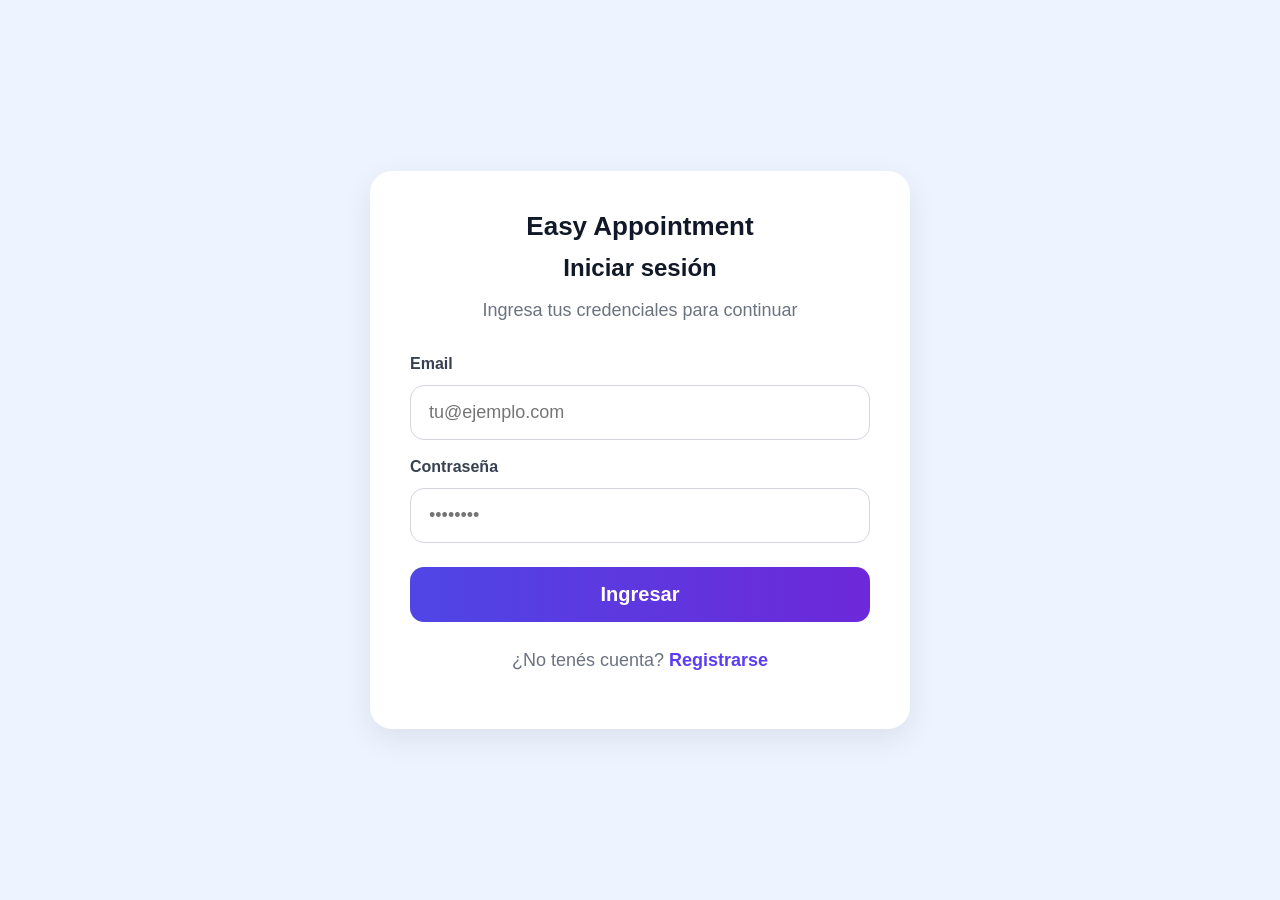
==== src/main/resources/static/home.html @ d7b30b5c "Integro servicios, roles y frontend completo" ====
<!DOCTYPE html>
<html lang="es">
<head>
    <meta charset="UTF-8">
    <meta name="viewport" content="width=device-width, initial-scale=1.0">
    <title>Easy Appointment - Cliente</title>
    <link rel="stylesheet" href="styles.css">
</head>
<body class="app-page">

    <header class="app-header">
        <div>
            <h1>Easy Appointment</h1>
            <p id="welcomeMessage"></p>
        </div>

        <button id="logoutButton" class="secondary-button">Cerrar sesión</button>
    </header>

    <main class="app-container">

        <section class="page-title-row">
            <h2>Reservar turno</h2>
            
        </section>

        <section class="app-card">
            <form id="appointmentForm" class="appointment-form">
                <div class="form-group">
                    <label for="appointmentService">Servicio</label>
                    <select id="appointmentService">
                        <option value="">Seleccione un servicio</option>
                    </select>
                </div>

                <div class="form-group">
                    <label for="appointmentProfessional">Profesional</label>
                    <select id="appointmentProfessional">
                        <option value="">Seleccione un profesional</option>
                    </select>
                </div>

                <div class="form-group">
                    <label for="appointmentDate">Fecha</label>
                    <input type="date" id="appointmentDate">
                </div>

                <div class="form-group">
                    <label for="appointmentTime">Hora</label>
                    <input type="time" id="appointmentTime">
                </div>

                <p id="appointmentMessage" class="form-message"></p>

                <button type="submit" class="primary-button">Reservar turno</button>
            </form>
        </section>

        <section class="page-title-row">
            <h2>Mis turnos</h2>
        </section>

        <section class="app-card">
            <p id="appointmentsMessage" class="form-message"></p>
            <ul id="appointmentsList" class="appointments-list"></ul>
        </section>

    </main>

    <script src="client.js"></script>
</body>
</html>
---- src/main/resources/static/styles.css ----
* {
    box-sizing: border-box;
}

body {
    margin: 0;
    font-family: Arial, sans-serif;
    color: #111827;
}

/* =========================
   LOGIN / REGISTER
========================= */

.auth-page {
    min-height: 100vh;
    background-color: #eef4ff;
    display: flex;
    justify-content: center;
    align-items: center;
    padding: 24px;
}

.auth-container {
    width: 100%;
    max-width: 540px;
}

.auth-card {
    background-color: #ffffff;
    border-radius: 22px;
    padding: 40px;
    box-shadow: 0 10px 30px rgba(0, 0, 0, 0.08);
}

.brand-title {
    text-align: center;
    margin-top: 0;
    margin-bottom: 16px;
    font-size: 34px;
    font-weight: 700;
}

.auth-card h1,
.auth-card h2 {
    text-align: center;
    margin-top: 0;
    margin-bottom: 12px;
}

.auth-card h1 {
    font-size: 26px;
}

.auth-card h2 {
    font-size: 24px;
}

.auth-subtitle {
    text-align: center;
    color: #6b7280;
    font-size: 18px;
    margin-bottom: 28px;
}

.auth-form {
    display: flex;
    flex-direction: column;
    gap: 12px;
}

.auth-form label {
    font-size: 16px;
    font-weight: 700;
    color: #374151;
    margin-top: 6px;
}

.auth-form input {
    width: 100%;
    padding: 16px 18px;
    border: 1px solid #d1d5db;
    border-radius: 14px;
    font-size: 18px;
    background-color: #fff;
    outline: none;
    transition: all 0.2s ease;
}

.auth-form input:focus {
    border-color: #6d4cff;
    box-shadow: 0 0 0 3px rgba(109, 76, 255, 0.15);
}

.primary-button {
    width: 100%;
    margin-top: 12px;
    padding: 16px;
    border: none;
    border-radius: 14px;
    background: linear-gradient(90deg, #4f46e5, #6d28d9);
    color: white;
    font-size: 20px;
    font-weight: 700;
    cursor: pointer;
    transition: opacity 0.2s ease;
}

.primary-button:hover {
    opacity: 0.92;
}

.auth-link {
    text-align: center;
    margin-top: 28px;
    color: #6b7280;
    font-size: 18px;
}

.auth-link a {
    color: #5b3df5;
    font-weight: 700;
    text-decoration: none;
}

.auth-link a:hover {
    text-decoration: underline;
}

.auth-message {
    display: none;
    margin-top: 8px;
    padding: 14px 16px;
    border-radius: 12px;
    font-size: 16px;
    line-height: 1.4;
}

.auth-message.error {
    display: block;
    background-color: #fef2f2;
    border: 1px solid #fecaca;
    color: #dc2626;
}

.auth-message.success {
    display: block;
    background-color: #f0fdf4;
    border: 1px solid #bbf7d0;
    color: #16a34a;
}

/* =========================
   CLIENT HOME
========================= */

.app-page {
    min-height: 100vh;
    background: linear-gradient(135deg, #eef4ff, #fff1fb);
}

.app-header {
    display: flex;
    justify-content: space-between;
    align-items: center;
    padding: 28px 42px;
    background-color: #ffffff;
    border-bottom: 1px solid #e5e7eb;
}

.app-header h1 {
    margin: 0;
    font-size: 32px;
}

.app-header p {
    margin: 8px 0 0;
    color: #4b5563;
    font-size: 16px;
}

.app-container {
    width: 92%;
    max-width: 980px;
    margin: 32px auto;
}

.page-title-row {
    display: flex;
    justify-content: space-between;
    align-items: center;
    margin-bottom: 14px;
}

.page-title-row h2 {
    margin: 0;
    font-size: 26px;
}

.app-card {
    background-color: #ffffff;
    border-radius: 18px;
    padding: 28px;
    margin-bottom: 32px;
    box-shadow: 0 10px 28px rgba(15, 23, 42, 0.08);
}

.appointment-form {
    display: flex;
    flex-direction: column;
    gap: 18px;
}

.form-group {
    display: flex;
    flex-direction: column;
    gap: 8px;
}

.form-group label {
    font-weight: 700;
    color: #374151;
}

.form-group input,
.form-group select {
    width: 100%;
    padding: 14px 16px;
    border: 1px solid #d1d5db;
    border-radius: 12px;
    font-size: 16px;
    background-color: #ffffff;
    outline: none;
}

.form-group input:focus,
.form-group select:focus {
    border-color: #a855f7;
    box-shadow: 0 0 0 3px rgba(168, 85, 247, 0.16);
}

.primary-small-button {
    padding: 10px 18px;
    border: none;
    border-radius: 10px;
    background: linear-gradient(90deg, #7c3aed, #a21caf);
    color: white;
    font-weight: 700;
    cursor: pointer;
}

.secondary-button {
    padding: 10px 16px;
    border: none;
    border-radius: 10px;
    background-color: #f3f4f6;
    color: #374151;
    font-weight: 700;
    cursor: pointer;
}

.secondary-button:hover,
.primary-small-button:hover {
    opacity: 0.9;
}

.form-message {
    margin: 0;
    font-size: 15px;
}

.appointments-list {
    list-style: none;
    padding: 0;
    margin: 0;
}

.appointments-list li {
    display: flex;
    justify-content: space-between;
    align-items: center;
    gap: 16px;
    background-color: #f9fafb;
    border: 1px solid #e5e7eb;
    border-radius: 14px;
    padding: 18px;
    margin-bottom: 14px;
    font-size: 16px;
}

.appointments-list button {
    padding: 8px 14px;
    border: none;
    border-radius: 10px;
    background-color: #fee2e2;
    color: #dc2626;
    font-weight: 700;
    cursor: pointer;
}

.appointments-list button:hover {
    background-color: #fecaca;
}


/* =========================
   ADMIN PANEL
========================= */

.admin-form {
    margin-bottom: 18px;
}

.form-row {
    display: flex;
    gap: 12px;
    align-items: center;
    flex-wrap: wrap;
}

.form-row input {
    flex: 1;
    min-width: 180px;
    padding: 13px 15px;
    border: 1px solid #d1d5db;
    border-radius: 12px;
    font-size: 16px;
    outline: none;
}

.form-row input:focus {
    border-color: #a855f7;
    box-shadow: 0 0 0 3px rgba(168, 85, 247, 0.16);
}

.professionals-list {
    list-style: none;
    padding: 0;
    margin: 20px 0 0;
}

.professionals-list li {
    display: flex;
    justify-content: space-between;
    align-items: center;
    background-color: #f9fafb;
    border: 1px solid #e5e7eb;
    border-radius: 14px;
    padding: 14px 18px;
    margin-bottom: 12px;
    font-size: 16px;
}

.professionals-list button {
    border: none;
    border-radius: 10px;
    padding: 8px 14px;
    background-color: #fee2e2;
    color: #dc2626;
    font-weight: 700;
    cursor: pointer;
}

.professionals-list button:hover {
    background-color: #fecaca;
}

.table-wrapper {
    width: 100%;
    overflow-x: auto;
    margin-top: 18px;
}

.appointments-table {
    width: 100%;
    border-collapse: collapse;
    background-color: white;
    border-radius: 14px;
    overflow: hidden;
}

.appointments-table th,
.appointments-table td {
    padding: 14px 16px;
    text-align: left;
    border-bottom: 1px solid #e5e7eb;
}

.appointments-table th {
    background-color: #f9fafb;
    color: #374151;
    font-size: 14px;
    text-transform: uppercase;
}

.appointments-table td {
    font-size: 15px;
}

.appointments-table tr:hover {
    background-color: #f9fafb;
}

.appointments-table button {
    border: none;
    border-radius: 10px;
    padding: 8px 14px;
    background-color: #fee2e2;
    color: #dc2626;
    font-weight: 700;
    cursor: pointer;
}

.appointments-table button:hover {
    background-color: #fecaca;
}


.appointment-item {
    align-items: flex-start;
}

.appointment-info {
    display: flex;
    flex-direction: column;
    gap: 6px;
}

.appointment-info p {
    margin: 0;
    color: #374151;
}

.status {
    display: inline-block;
    padding: 4px 10px;
    border-radius: 999px;
    font-size: 13px;
    font-weight: 700;
}

.status.active {
    background-color: #dcfce7;
    color: #16a34a;
}

.status.cancelled {
    background-color: #fee2e2;
    color: #dc2626;
}

.status.finished {
    background-color: #e0e7ff;
    color: #4338ca;
}
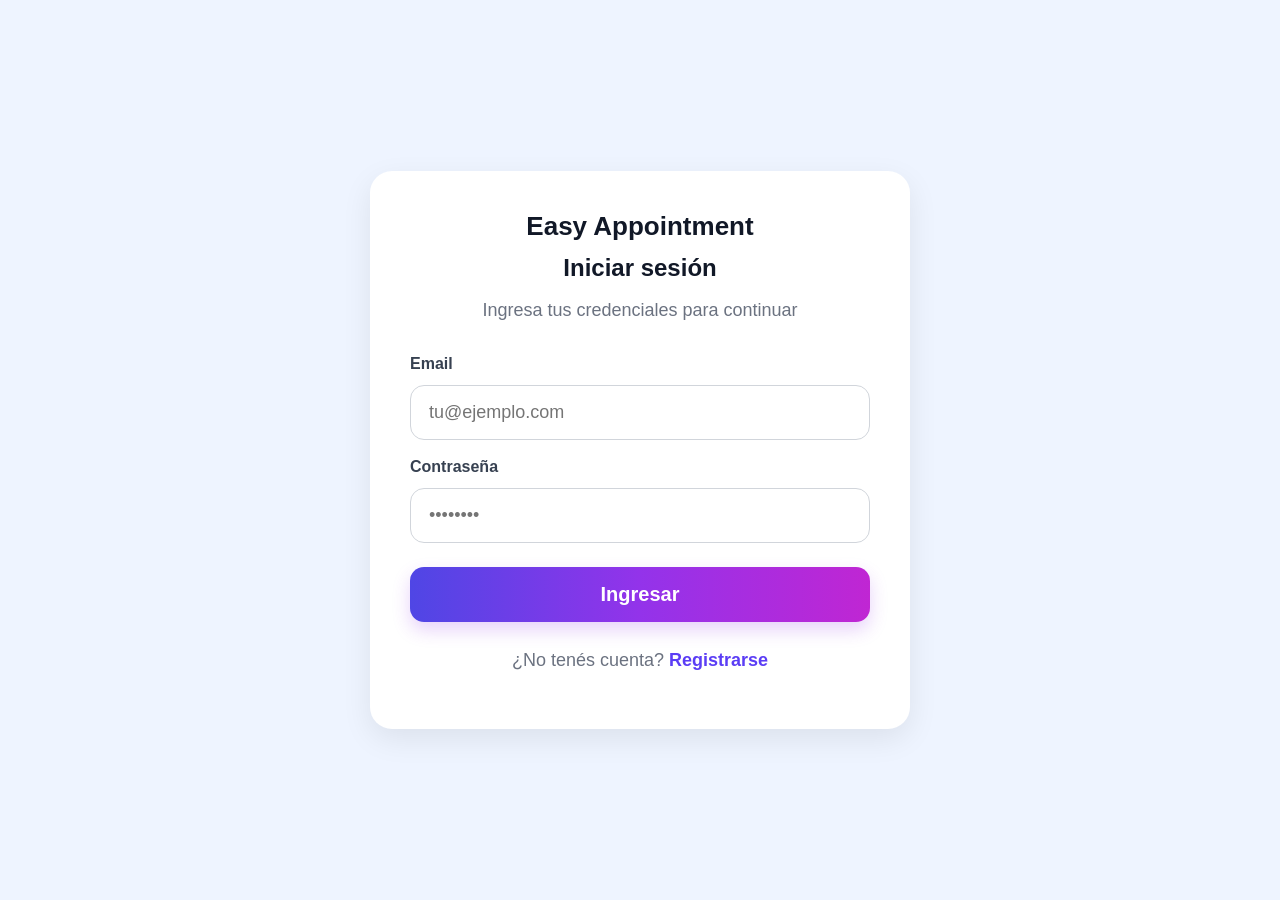
==== commit e425353b: "Mejoro diseño, validaciones y panel administrador" ====
--- a/src/main/resources/static/home.html
+++ b/src/main/resources/static/home.html
@@ -21,7 +21,6 @@
 
         <section class="page-title-row">
             <h2>Reservar turno</h2>
-            
         </section>
 
         <section class="app-card">
@@ -56,8 +55,17 @@
             </form>
         </section>
 
-        <section class="page-title-row">
+        <section class="page-title-row client-appointments-header">
             <h2>Mis turnos</h2>
+
+            <div class="filter-group">
+                <label for="clientAppointmentStatusFilter">Filtrar por estado</label>
+                <select id="clientAppointmentStatusFilter">
+                    <option value="ALL">Todos</option>
+                    <option value="ACTIVE">Activos</option>
+                    <option value="CANCELLED">Cancelados</option>
+                </select>
+            </div>
         </section>
 
         <section class="app-card">
--- a/src/main/resources/static/styles.css
+++ b/src/main/resources/static/styles.css
@@ -452,4 +452,864 @@
 .status.finished {
     background-color: #e0e7ff;
     color: #4338ca;
+}
+
+/* =========================
+   ICON BUTTONS / TOOLTIPS
+========================= */
+
+.icon-action-button {
+    position: relative;
+    width: 38px;
+    height: 38px;
+    border: none;
+    border-radius: 12px;
+    display: inline-flex;
+    justify-content: center;
+    align-items: center;
+    cursor: pointer;
+    font-size: 17px;
+    transition: transform 0.2s ease, background-color 0.2s ease, box-shadow 0.2s ease;
+}
+
+.danger-icon-button {
+    background-color: #fee2e2;
+    color: #dc2626;
+}
+
+.danger-icon-button:hover {
+    background-color: #fecaca;
+    transform: translateY(-2px);
+    box-shadow: 0 8px 18px rgba(220, 38, 38, 0.18);
+}
+
+.icon-action-button::after {
+    content: attr(data-tooltip);
+    position: absolute;
+    bottom: 120%;
+    right: 50%;
+    transform: translateX(50%) translateY(4px);
+    background-color: #111827;
+    color: #ffffff;
+    padding: 6px 10px;
+    border-radius: 8px;
+    font-size: 12px;
+    font-weight: 700;
+    white-space: nowrap;
+    opacity: 0;
+    pointer-events: none;
+    transition: opacity 0.2s ease, transform 0.2s ease;
+    z-index: 10;
+}
+
+.icon-action-button::before {
+    content: "";
+    position: absolute;
+    bottom: 105%;
+    right: 50%;
+    transform: translateX(50%);
+    border-width: 5px;
+    border-style: solid;
+    border-color: #111827 transparent transparent transparent;
+    opacity: 0;
+    transition: opacity 0.2s ease;
+    z-index: 10;
+}
+
+.icon-action-button:hover::after,
+.icon-action-button:hover::before {
+    opacity: 1;
+}
+
+.icon-action-button:hover::after {
+    transform: translateX(50%) translateY(0);
+}
+
+
+/* =========================
+   VISUAL UPGRADE
+========================= */
+
+.app-page {
+    background:
+        radial-gradient(circle at top left, rgba(124, 58, 237, 0.10), transparent 28%),
+        radial-gradient(circle at top right, rgba(236, 72, 153, 0.10), transparent 30%),
+        linear-gradient(135deg, #eef4ff, #fff1fb);
+}
+
+.app-header {
+    position: sticky;
+    top: 0;
+    z-index: 20;
+    background-color: rgba(255, 255, 255, 0.92);
+    backdrop-filter: blur(10px);
+    box-shadow: 0 4px 18px rgba(15, 23, 42, 0.06);
+}
+
+.app-header h1 {
+    letter-spacing: -0.5px;
+}
+
+.app-container {
+    animation: fadeInUp 0.35s ease;
+}
+
+.page-title-row h2 {
+    position: relative;
+    padding-left: 16px;
+}
+
+.page-title-row h2::before {
+    content: "";
+    position: absolute;
+    left: 0;
+    top: 4px;
+    width: 5px;
+    height: 28px;
+    border-radius: 999px;
+    background: linear-gradient(180deg, #7c3aed, #ec4899);
+}
+
+.app-card {
+    border: 1px solid rgba(226, 232, 240, 0.9);
+    transition: transform 0.2s ease, box-shadow 0.2s ease;
+}
+
+.app-card:hover {
+    transform: translateY(-2px);
+    box-shadow: 0 14px 34px rgba(15, 23, 42, 0.10);
+}
+
+.primary-button,
+.primary-small-button {
+    background: linear-gradient(90deg, #4f46e5, #9333ea, #c026d3);
+    box-shadow: 0 8px 18px rgba(147, 51, 234, 0.22);
+    transition: transform 0.2s ease, box-shadow 0.2s ease, opacity 0.2s ease;
+}
+
+.primary-button:hover,
+.primary-small-button:hover {
+    transform: translateY(-2px);
+    box-shadow: 0 12px 26px rgba(147, 51, 234, 0.28);
+    opacity: 0.96;
+}
+
+.secondary-button {
+    transition: transform 0.2s ease, background-color 0.2s ease;
+}
+
+.secondary-button:hover {
+    transform: translateY(-1px);
+    background-color: #e5e7eb;
+}
+
+.professionals-list li,
+.appointments-list li {
+    transition: transform 0.2s ease, border-color 0.2s ease, box-shadow 0.2s ease;
+}
+
+.professionals-list li:hover,
+.appointments-list li:hover {
+    transform: translateX(4px);
+    border-color: rgba(168, 85, 247, 0.35);
+    box-shadow: 0 8px 20px rgba(15, 23, 42, 0.06);
+}
+
+.form-row input,
+.form-group input,
+.form-group select {
+    transition: border-color 0.2s ease, box-shadow 0.2s ease, transform 0.2s ease;
+}
+
+.form-row input:focus,
+.form-group input:focus,
+.form-group select:focus {
+    transform: translateY(-1px);
+}
+
+.appointments-table {
+    box-shadow: 0 8px 22px rgba(15, 23, 42, 0.04);
+}
+
+.appointments-table th {
+    letter-spacing: 0.4px;
+}
+
+.appointments-table tr {
+    transition: background-color 0.2s ease;
+}
+
+.status {
+    letter-spacing: 0.3px;
+}
+
+@keyframes fadeInUp {
+    from {
+        opacity: 0;
+        transform: translateY(12px);
+    }
+
+    to {
+        opacity: 1;
+        transform: translateY(0);
+    }
+}
+
+
+/* =========================
+   FORM MESSAGES
+========================= */
+
+.form-message {
+    display: none;
+    margin-top: 4px;
+    padding: 14px 16px;
+    border-radius: 12px;
+    font-size: 15px;
+    font-weight: 600;
+}
+
+.form-message.success {
+    display: block;
+    background-color: #f0fdf4;
+    border: 1px solid #bbf7d0;
+    color: #16a34a;
+}
+
+.form-message.error {
+    display: block;
+    background-color: #fef2f2;
+    border: 1px solid #fecaca;
+    color: #dc2626;
+}
+
+.form-message.info {
+    display: block;
+    background-color: #eff6ff;
+    border: 1px solid #bfdbfe;
+    color: #2563eb;
+}
+
+
+/* =========================
+   COMPACT APPOINTMENT CARDS
+========================= */
+
+.appointments-list {
+    display: grid;
+    grid-template-columns: repeat(auto-fit, minmax(340px, 1fr));
+    gap: 14px;
+}
+
+.appointments-list li {
+    margin-bottom: 0;
+    padding: 16px 18px;
+    min-height: auto;
+}
+
+.appointment-info {
+    gap: 4px;
+}
+
+.appointment-info p {
+    line-height: 1.35;
+}
+/* =========================
+   ADMIN TABLE POLISH
+========================= */
+
+.appointments-table {
+    min-width: 920px;
+}
+
+.appointments-table th,
+.appointments-table td {
+    white-space: nowrap;
+    vertical-align: middle;
+}
+
+.appointments-table th:nth-child(1),
+.appointments-table td:nth-child(1) {
+    min-width: 115px;
+}
+
+.appointments-table th:nth-child(2),
+.appointments-table td:nth-child(2) {
+    min-width: 85px;
+}
+
+.appointments-table th:nth-child(4),
+.appointments-table td:nth-child(4),
+.appointments-table th:nth-child(5),
+.appointments-table td:nth-child(5) {
+    min-width: 150px;
+}
+
+/* =========================
+   ADMIN DASHBOARD COUNTERS
+========================= */
+
+.dashboard-grid {
+    display: grid;
+    grid-template-columns: repeat(auto-fit, minmax(180px, 1fr));
+    gap: 18px;
+    margin-bottom: 34px;
+}
+
+.dashboard-card {
+    background-color: #ffffff;
+    border: 1px solid rgba(226, 232, 240, 0.9);
+    border-radius: 18px;
+    padding: 22px;
+    box-shadow: 0 10px 28px rgba(15, 23, 42, 0.07);
+    transition: transform 0.2s ease, box-shadow 0.2s ease;
+}
+
+.dashboard-card:hover {
+    transform: translateY(-3px);
+    box-shadow: 0 14px 34px rgba(15, 23, 42, 0.10);
+}
+
+.dashboard-label {
+    display: block;
+    color: #6b7280;
+    font-weight: 700;
+    margin-bottom: 10px;
+}
+
+.dashboard-number {
+    display: block;
+    font-size: 34px;
+    color: #111827;
+}
+
+/* =========================
+   ADMIN AGENDA FILTER
+========================= */
+
+.agenda-header-row {
+    gap: 18px;
+}
+
+.filter-group {
+    display: flex;
+    align-items: center;
+    gap: 10px;
+}
+
+.filter-group label {
+    color: #374151;
+    font-weight: 700;
+}
+
+.filter-group select {
+    padding: 10px 14px;
+    border: 1px solid #d1d5db;
+    border-radius: 12px;
+    background-color: #ffffff;
+    font-size: 15px;
+    outline: none;
+}
+
+.filter-group select:focus {
+    border-color: #a855f7;
+    box-shadow: 0 0 0 3px rgba(168, 85, 247, 0.16);
+}
+
+@media (max-width: 700px) {
+    .agenda-header-row {
+        flex-direction: column;
+        align-items: flex-start;
+    }
+
+    .filter-group {
+        width: 100%;
+        flex-direction: column;
+        align-items: flex-start;
+    }
+
+    .filter-group select {
+        width: 100%;
+    }
+}
+
+/* =========================
+   ADMIN RESTRUCTURE
+========================= */
+
+.admin-page .app-container,
+.admin-container {
+    max-width: 1280px;
+}
+
+.admin-header {
+    background:
+        radial-gradient(circle at top left, rgba(124, 58, 237, 0.14), transparent 32%),
+        radial-gradient(circle at top right, rgba(236, 72, 153, 0.12), transparent 34%),
+        rgba(255, 255, 255, 0.94);
+}
+
+.admin-header-content {
+    display: flex;
+    flex-direction: column;
+    gap: 4px;
+}
+
+.admin-eyebrow {
+    width: fit-content;
+    padding: 6px 12px;
+    border-radius: 999px;
+    background-color: #f3e8ff;
+    color: #7c3aed;
+    font-size: 13px;
+    font-weight: 800;
+}
+
+.admin-header-subtitle {
+    margin: 4px 0 0;
+    color: #6b7280;
+    font-size: 15px;
+}
+
+.admin-tabs {
+    display: grid;
+    grid-template-columns: repeat(3, 1fr);
+    gap: 18px;
+    margin-bottom: 28px;
+}
+
+.admin-section-tab {
+    padding: 18px 20px;
+    border: 1px solid rgba(226, 232, 240, 0.95);
+    border-radius: 18px;
+    background-color: #ffffff;
+    color: #374151;
+    font-size: 17px;
+    font-weight: 800;
+    cursor: pointer;
+    box-shadow: 0 10px 26px rgba(15, 23, 42, 0.06);
+    transition: transform 0.2s ease, box-shadow 0.2s ease, border-color 0.2s ease, color 0.2s ease;
+}
+
+.admin-section-tab:hover {
+    transform: translateY(-2px);
+    border-color: rgba(168, 85, 247, 0.45);
+    box-shadow: 0 14px 34px rgba(15, 23, 42, 0.10);
+}
+
+.admin-section-tab.active {
+    color: #ffffff;
+    border-color: transparent;
+    background: linear-gradient(90deg, #4f46e5, #9333ea, #c026d3);
+    box-shadow: 0 14px 30px rgba(147, 51, 234, 0.24);
+}
+
+.admin-section-panel {
+    display: none;
+    animation: fadeInUp 0.25s ease;
+}
+
+.admin-section-panel.active {
+    display: block;
+}
+
+.agenda-card {
+    padding: 22px;
+}
+
+.agenda-card .table-wrapper {
+    overflow-x: visible;
+}
+
+.appointments-table {
+    width: 100%;
+    min-width: 0;
+    table-layout: auto;
+}
+
+.appointments-table th,
+.appointments-table td {
+    padding: 12px 14px;
+    white-space: nowrap;
+}
+
+.appointments-table th:nth-child(1),
+.appointments-table td:nth-child(1) {
+    width: 110px;
+}
+
+.appointments-table th:nth-child(2),
+.appointments-table td:nth-child(2) {
+    width: 80px;
+}
+
+.appointments-table th:nth-child(6),
+.appointments-table td:nth-child(6) {
+    width: 120px;
+}
+
+.appointments-table th:nth-child(7),
+.appointments-table td:nth-child(7) {
+    width: 110px;
+}
+
+@media (max-width: 900px) {
+    .admin-tabs {
+        grid-template-columns: 1fr;
+    }
+
+    .agenda-card .table-wrapper {
+        overflow-x: auto;
+    }
+
+    .appointments-table {
+        min-width: 820px;
+    }
+}
+
+/* =========================
+   TEXT POLISH - ADMIN LISTS & TABLE
+========================= */
+
+.professionals-list li span {
+    font-size: 15px;
+    font-weight: 700;
+    color: #1f2937;
+    letter-spacing: 0.1px;
+}
+
+.appointments-table th {
+    font-size: 13px;
+    font-weight: 900;
+    color: #374151;
+    text-transform: uppercase;
+    letter-spacing: 0.5px;
+}
+
+.appointments-table td {
+    font-size: 14px;
+    font-weight: 600;
+    color: #1f2937;
+}
+
+.appointments-table tbody tr:hover {
+    background-color: #faf5ff;
+}
+
+.appointments-table td:nth-child(3),
+.appointments-table td:nth-child(4),
+.appointments-table td:nth-child(5) {
+    font-weight: 700;
+}
+
+.appointments-table td:nth-child(1),
+.appointments-table td:nth-child(2) {
+    color: #4b5563;
+    font-weight: 800;
+}
+
+.app-card {
+    color: #111827;
+}
+
+/* =========================
+   LOGOUT BUTTON
+========================= */
+
+.app-header .secondary-button {
+    border: none;
+    border-radius: 16px;
+    padding: 14px 22px;
+    background: linear-gradient(90deg, #f3f4f6, #ffffff);
+    color: #374151;
+    font-weight: 900;
+    box-shadow: 0 8px 20px rgba(15, 23, 42, 0.08);
+    transition: transform 0.2s ease, box-shadow 0.2s ease, background 0.2s ease, color 0.2s ease;
+}
+
+.app-header .secondary-button:hover {
+    transform: translateY(-2px);
+    color: #ffffff;
+    background: linear-gradient(90deg, #ef4444, #dc2626);
+    box-shadow: 0 12px 26px rgba(220, 38, 38, 0.22);
+}
+
+/* =========================
+   CLIENT APPOINTMENTS POLISH
+========================= */
+
+.client-appointments-header {
+    gap: 18px;
+}
+
+.appointments-list {
+    display: grid;
+    grid-template-columns: repeat(auto-fit, minmax(360px, 1fr));
+    gap: 16px;
+}
+
+.appointments-list li {
+    margin-bottom: 0;
+    padding: 18px 20px;
+    min-height: auto;
+    align-items: center;
+}
+
+.appointment-info p {
+    margin: 3px 0;
+    font-size: 15px;
+    color: #374151;
+}
+
+.appointment-info strong {
+    color: #1f2937;
+    font-weight: 900;
+}
+
+.appointment-item button {
+    border: none;
+    border-radius: 12px;
+    padding: 10px 16px;
+    background-color: #fee2e2;
+    color: #dc2626;
+    font-weight: 900;
+    cursor: pointer;
+    transition: transform 0.2s ease, box-shadow 0.2s ease, background-color 0.2s ease;
+}
+
+.appointment-item button:hover {
+    transform: translateY(-2px);
+    background-color: #fecaca;
+    box-shadow: 0 8px 18px rgba(220, 38, 38, 0.18);
+}
+
+/* =========================
+   CLIENT APPOINTMENT CARDS
+========================= */
+
+.client-appointments-header {
+    display: flex;
+    justify-content: space-between;
+    align-items: center;
+    gap: 16px;
+}
+
+.appointments-list {
+    list-style: none;
+    padding: 0;
+    margin: 0;
+    display: grid;
+    grid-template-columns: repeat(auto-fit, minmax(320px, 1fr));
+    gap: 18px;
+}
+
+.appointment-item {
+    display: flex;
+    flex-direction: column;
+    justify-content: space-between;
+    gap: 16px;
+    padding: 20px;
+    border-radius: 18px;
+    background:
+        linear-gradient(180deg, #ffffff, #f9fafb);
+    border: 1px solid rgba(209, 213, 219, 0.9);
+    box-shadow: 0 8px 22px rgba(15, 23, 42, 0.05);
+    transition: transform 0.2s ease, box-shadow 0.2s ease, border-color 0.2s ease;
+}
+
+.appointment-item:hover {
+    transform: translateY(-3px);
+    border-color: rgba(168, 85, 247, 0.35);
+    box-shadow: 0 14px 30px rgba(15, 23, 42, 0.10);
+}
+
+.appointment-info {
+    width: 100%;
+}
+
+.appointment-card-header {
+    display: flex;
+    justify-content: space-between;
+    align-items: flex-start;
+    gap: 14px;
+    margin-bottom: 16px;
+}
+
+.appointment-service-name {
+    display: block;
+    color: #111827;
+    font-size: 17px;
+    font-weight: 900;
+}
+
+.appointment-professional-name {
+    margin: 5px 0 0;
+    color: #6b7280;
+    font-size: 14px;
+    font-weight: 700;
+}
+
+.appointment-details-grid {
+    display: grid;
+    grid-template-columns: repeat(2, 1fr);
+    gap: 12px;
+}
+
+.appointment-detail {
+    padding: 12px;
+    border-radius: 14px;
+    background-color: #ffffff;
+    border: 1px solid #e5e7eb;
+}
+
+.appointment-detail span {
+    display: block;
+    margin-bottom: 4px;
+    color: #6b7280;
+    font-size: 12px;
+    font-weight: 800;
+    text-transform: uppercase;
+    letter-spacing: 0.4px;
+}
+
+.appointment-detail strong {
+    color: #111827;
+    font-size: 15px;
+    font-weight: 900;
+}
+
+.appointment-actions {
+    display: flex;
+    justify-content: flex-end;
+}
+
+.cancel-appointment-button {
+    border: none;
+    border-radius: 12px;
+    padding: 10px 16px;
+    background-color: #fee2e2;
+    color: #dc2626;
+    font-weight: 900;
+    cursor: pointer;
+    transition: transform 0.2s ease, box-shadow 0.2s ease, background-color 0.2s ease;
+}
+
+.cancel-appointment-button:hover {
+    transform: translateY(-2px);
+    background-color: #fecaca;
+    box-shadow: 0 8px 18px rgba(220, 38, 38, 0.18);
+}
+
+.empty-appointments {
+    grid-column: 1 / -1;
+    padding: 28px;
+    border-radius: 18px;
+    background-color: #ffffff;
+    border: 1px dashed #c4b5fd;
+    text-align: center;
+    color: #6b7280;
+}
+
+.empty-appointments strong {
+    display: block;
+    margin-bottom: 6px;
+    color: #111827;
+    font-size: 18px;
+}
+
+.empty-appointments span {
+    font-size: 14px;
+    font-weight: 600;
+}
+
+@media (max-width: 700px) {
+    .client-appointments-header {
+        flex-direction: column;
+        align-items: flex-start;
+    }
+
+    .appointments-list {
+        grid-template-columns: 1fr;
+    }
+
+    .appointment-card-header {
+        flex-direction: column;
+    }
+
+    .appointment-details-grid {
+        grid-template-columns: 1fr;
+    }
+
+    .appointment-actions {
+        justify-content: stretch;
+    }
+
+    .cancel-appointment-button {
+        width: 100%;
+    }
+}
+
+/* =========================
+   EMPTY APPOINTMENTS STATE
+========================= */
+
+.appointments-list .empty-appointments {
+    grid-column: 1 / -1;
+    display: flex;
+    flex-direction: column;
+    align-items: center;
+    justify-content: center;
+
+    min-height: 170px;
+    padding: 32px 24px;
+    border-radius: 20px;
+
+    background:
+        linear-gradient(180deg, #ffffff, #faf5ff);
+    border: 1px dashed #c4b5fd;
+    box-shadow: 0 8px 22px rgba(15, 23, 42, 0.05);
+
+    text-align: center;
+}
+
+.empty-icon {
+    width: 46px;
+    height: 46px;
+    margin-bottom: 12px;
+
+    display: flex;
+    align-items: center;
+    justify-content: center;
+
+    border-radius: 999px;
+    background-color: #f3e8ff;
+    font-size: 22px;
+}
+
+.appointments-list .empty-appointments strong {
+    display: block;
+    margin-bottom: 6px;
+    color: #111827;
+    font-size: 18px;
+    font-weight: 900;
+}
+
+.appointments-list .empty-appointments span {
+    display: block;
+    max-width: 420px;
+    color: #6b7280;
+    font-size: 14px;
+    font-weight: 700;
+}
+
+.app-container {
+    padding-top: 36px;
+}
+
+.appointment-cancelled {
+    opacity: 0.82;
+}
+
+.appointment-cancelled:hover {
+    opacity: 1;
 }
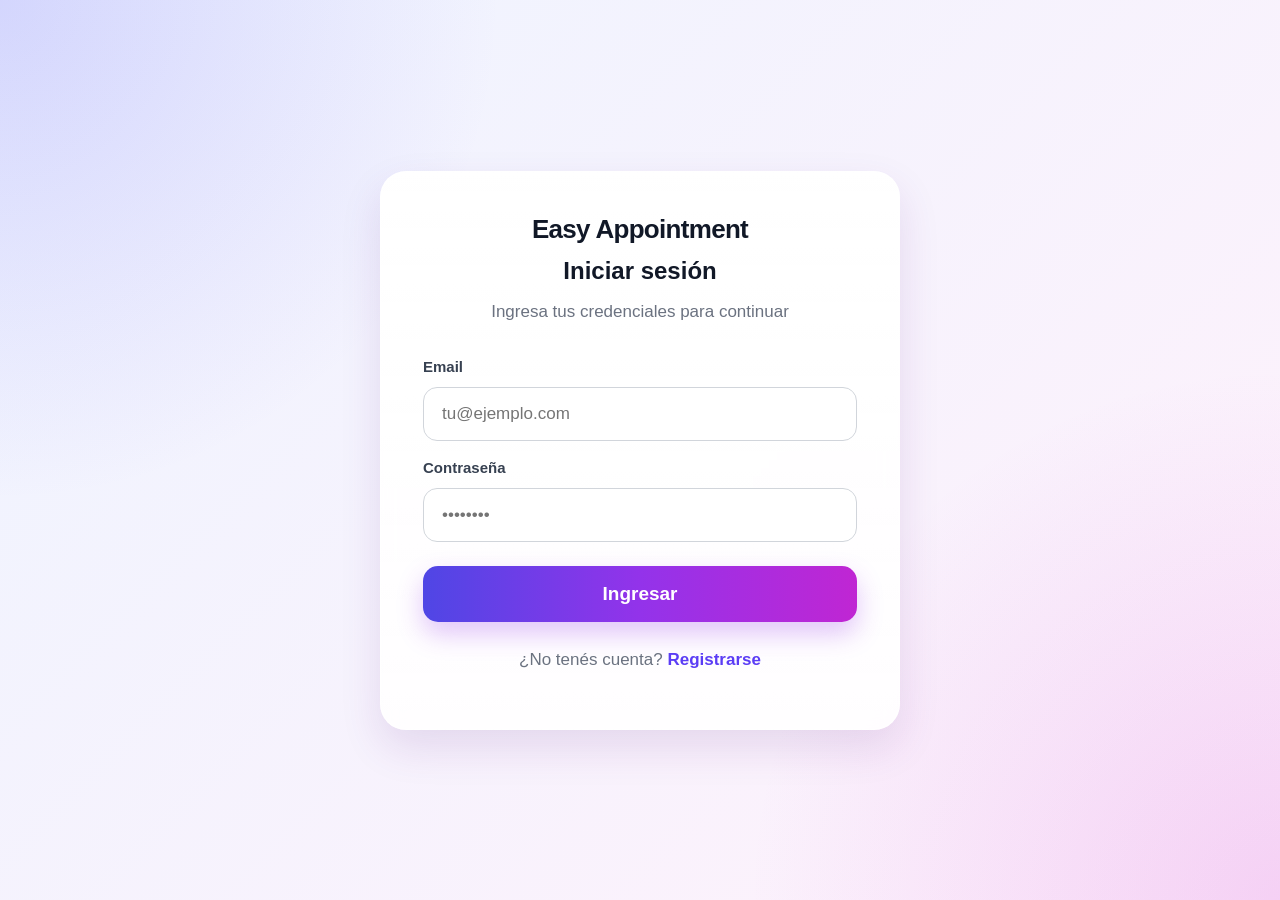
==== commit 2e76304f: "Mejoro diseño final de interfaz" ====
--- a/src/main/resources/static/home.html
+++ b/src/main/resources/static/home.html
@@ -8,10 +8,12 @@
 </head>
 <body class="app-page">
 
-    <header class="app-header">
-        <div>
+    <header class="app-header client-header">
+        <div class="client-header-content">
+            <span class="client-eyebrow">Panel del cliente</span>
             <h1>Easy Appointment</h1>
             <p id="welcomeMessage"></p>
+            <p class="client-header-subtitle">Reservá, consultá y gestioná tus turnos de manera simple.</p>
         </div>
 
         <button id="logoutButton" class="secondary-button">Cerrar sesión</button>
@@ -23,8 +25,9 @@
             <h2>Reservar turno</h2>
         </section>
 
-        <section class="app-card">
+        <section class="app-card reservation-card">
             <form id="appointmentForm" class="appointment-form">
+
                 <div class="form-group">
                     <label for="appointmentService">Servicio</label>
                     <select id="appointmentService">
--- a/src/main/resources/static/styles.css
+++ b/src/main/resources/static/styles.css
@@ -1,11 +1,59 @@
+/* =========================
+   GLOBAL SETTINGS
+========================= */
+
+:root {
+    --color-primary: #5b4df5;
+    --color-primary-dark: #4f46e5;
+    --color-purple: #9333ea;
+    --color-pink: #c026d3;
+
+    --color-bg-left: #eef2ff;
+    --color-bg-right: #fff1fb;
+
+    --color-text: #111827;
+    --color-muted: #6b7280;
+    --color-border: #e5e7eb;
+    --color-card: #ffffff;
+
+    --color-success-bg: #dcfce7;
+    --color-success-text: #16a34a;
+    --color-success-border: #bbf7d0;
+
+    --color-error-bg: #fee2e2;
+    --color-error-text: #dc2626;
+    --color-error-border: #fecaca;
+
+    --shadow-soft: 0 14px 36px rgba(15, 23, 42, 0.08);
+    --shadow-medium: 0 18px 42px rgba(88, 28, 135, 0.12);
+    --radius-card: 22px;
+    --radius-input: 14px;
+    --gradient-main: linear-gradient(90deg, #4f46e5, #9333ea, #c026d3);
+}
+
 * {
     box-sizing: border-box;
+}
+
+html {
+    scroll-behavior: smooth;
 }
 
 body {
     margin: 0;
     font-family: Arial, sans-serif;
-    color: #111827;
+    color: var(--color-text);
+    background-color: #f8fafc;
+}
+
+button,
+input,
+select {
+    font-family: inherit;
+}
+
+button {
+    cursor: pointer;
 }
 
 /* =========================
@@ -14,7 +62,10 @@
 
 .auth-page {
     min-height: 100vh;
-    background-color: #eef4ff;
+    background:
+        radial-gradient(circle at top left, rgba(91, 77, 245, 0.18), transparent 32%),
+        radial-gradient(circle at bottom right, rgba(192, 38, 211, 0.16), transparent 34%),
+        linear-gradient(135deg, #eef4ff, #fff1fb);
     display: flex;
     justify-content: center;
     align-items: center;
@@ -23,22 +74,27 @@
 
 .auth-container {
     width: 100%;
-    max-width: 540px;
+    max-width: 520px;
 }
 
 .auth-card {
-    background-color: #ffffff;
-    border-radius: 22px;
-    padding: 40px;
-    box-shadow: 0 10px 30px rgba(0, 0, 0, 0.08);
+    background:
+        linear-gradient(180deg, rgba(255, 255, 255, 0.96), rgba(255, 255, 255, 0.90));
+    border: 1px solid rgba(255, 255, 255, 0.7);
+    border-radius: 26px;
+    padding: 42px;
+    box-shadow: var(--shadow-medium);
+    backdrop-filter: blur(10px);
 }
 
 .brand-title {
     text-align: center;
     margin-top: 0;
     margin-bottom: 16px;
-    font-size: 34px;
-    font-weight: 700;
+    font-size: 32px;
+    font-weight: 900;
+    letter-spacing: -0.7px;
+    color: #111827;
 }
 
 .auth-card h1,
@@ -46,21 +102,24 @@
     text-align: center;
     margin-top: 0;
     margin-bottom: 12px;
+    color: #111827;
 }
 
 .auth-card h1 {
     font-size: 26px;
+    font-weight: 900;
 }
 
 .auth-card h2 {
     font-size: 24px;
+    font-weight: 900;
 }
 
 .auth-subtitle {
     text-align: center;
-    color: #6b7280;
-    font-size: 18px;
-    margin-bottom: 28px;
+    color: var(--color-muted);
+    font-size: 17px;
+    margin-bottom: 30px;
 }
 
 .auth-form {
@@ -70,8 +129,8 @@
 }
 
 .auth-form label {
-    font-size: 16px;
-    font-weight: 700;
+    font-size: 15px;
+    font-weight: 800;
     color: #374151;
     margin-top: 6px;
 }
@@ -80,483 +139,211 @@
     width: 100%;
     padding: 16px 18px;
     border: 1px solid #d1d5db;
-    border-radius: 14px;
-    font-size: 18px;
-    background-color: #fff;
+    border-radius: var(--radius-input);
+    font-size: 17px;
+    background-color: #ffffff;
     outline: none;
-    transition: all 0.2s ease;
+    transition: border-color 0.2s ease, box-shadow 0.2s ease, background-color 0.2s ease;
 }
 
 .auth-form input:focus {
-    border-color: #6d4cff;
-    box-shadow: 0 0 0 3px rgba(109, 76, 255, 0.15);
-}
+    border-color: #8b5cf6;
+    box-shadow: 0 0 0 4px rgba(139, 92, 246, 0.16);
+    background-color: #ffffff;
+}
+
+.auth-link {
+    text-align: center;
+    margin-top: 28px;
+    color: var(--color-muted);
+    font-size: 17px;
+}
+
+.auth-link a {
+    color: #5b3df5;
+    font-weight: 900;
+    text-decoration: none;
+}
+
+.auth-link a:hover {
+    text-decoration: underline;
+}
+
+/* =========================
+   GENERAL BUTTONS
+========================= */
 
 .primary-button {
     width: 100%;
     margin-top: 12px;
-    padding: 16px;
+    padding: 17px;
     border: none;
+    border-radius: 15px;
+    background: var(--gradient-main);
+    color: white;
+    font-size: 19px;
+    font-weight: 900;
+    cursor: pointer;
+    box-shadow: 0 12px 26px rgba(147, 51, 234, 0.28);
+    transition: transform 0.2s ease, box-shadow 0.2s ease, opacity 0.2s ease;
+}
+
+.primary-button:hover {
+    transform: translateY(-2px);
+    box-shadow: 0 16px 34px rgba(147, 51, 234, 0.34);
+    opacity: 0.96;
+}
+
+.primary-small-button {
+    border: none;
+    border-radius: 13px;
+    padding: 13px 20px;
+    background: var(--gradient-main);
+    color: white;
+    font-weight: 900;
+    cursor: pointer;
+    box-shadow: 0 10px 22px rgba(147, 51, 234, 0.24);
+    transition: transform 0.2s ease, box-shadow 0.2s ease, opacity 0.2s ease;
+    white-space: nowrap;
+}
+
+.primary-small-button:hover {
+    transform: translateY(-2px);
+    box-shadow: 0 14px 30px rgba(147, 51, 234, 0.30);
+    opacity: 0.96;
+}
+
+.secondary-button {
+    border: none;
+    border-radius: 16px;
+    padding: 14px 22px;
+    background: #ffffff;
+    color: #374151;
+    font-weight: 900;
+    cursor: pointer;
+    box-shadow: 0 12px 30px rgba(15, 23, 42, 0.08);
+    transition: transform 0.2s ease, box-shadow 0.2s ease, background 0.2s ease, color 0.2s ease;
+}
+
+.secondary-button:hover {
+    transform: translateY(-2px);
+    color: #ffffff;
+    background: linear-gradient(90deg, #ef4444, #dc2626);
+    box-shadow: 0 14px 30px rgba(220, 38, 38, 0.24);
+}
+
+/* =========================
+   MESSAGES
+========================= */
+
+.auth-message,
+.form-message {
+    display: none;
+    margin-top: 10px;
+    padding: 14px 16px;
     border-radius: 14px;
-    background: linear-gradient(90deg, #4f46e5, #6d28d9);
-    color: white;
-    font-size: 20px;
-    font-weight: 700;
-    cursor: pointer;
-    transition: opacity 0.2s ease;
-}
-
-.primary-button:hover {
-    opacity: 0.92;
-}
-
-.auth-link {
-    text-align: center;
-    margin-top: 28px;
-    color: #6b7280;
-    font-size: 18px;
-}
-
-.auth-link a {
-    color: #5b3df5;
-    font-weight: 700;
-    text-decoration: none;
-}
-
-.auth-link a:hover {
-    text-decoration: underline;
-}
-
-.auth-message {
-    display: none;
-    margin-top: 8px;
-    padding: 14px 16px;
-    border-radius: 12px;
-    font-size: 16px;
+    font-size: 15px;
     line-height: 1.4;
-}
-
-.auth-message.error {
+    font-weight: 800;
+}
+
+.auth-message.error,
+.form-message.error {
     display: block;
     background-color: #fef2f2;
-    border: 1px solid #fecaca;
-    color: #dc2626;
-}
-
-.auth-message.success {
+    border: 1px solid var(--color-error-border);
+    color: var(--color-error-text);
+}
+
+.auth-message.success,
+.form-message.success {
     display: block;
     background-color: #f0fdf4;
-    border: 1px solid #bbf7d0;
-    color: #16a34a;
-}
-
-/* =========================
-   CLIENT HOME
+    border: 1px solid var(--color-success-border);
+    color: var(--color-success-text);
+}
+
+.form-message.info {
+    display: block;
+    background-color: #eff6ff;
+    border: 1px solid #bfdbfe;
+    color: #2563eb;
+}
+
+/* =========================
+   APP LAYOUT
 ========================= */
 
 .app-page {
     min-height: 100vh;
-    background: linear-gradient(135deg, #eef4ff, #fff1fb);
+    background:
+        radial-gradient(circle at 18% 20%, rgba(91, 77, 245, 0.13), transparent 28%),
+        radial-gradient(circle at 82% 28%, rgba(192, 38, 211, 0.12), transparent 30%),
+        linear-gradient(135deg, var(--color-bg-left), var(--color-bg-right));
 }
 
 .app-header {
+    min-height: 150px;
     display: flex;
     justify-content: space-between;
     align-items: center;
-    padding: 28px 42px;
-    background-color: #ffffff;
-    border-bottom: 1px solid #e5e7eb;
+    padding: 34px 56px;
+    background:
+        radial-gradient(circle at top left, rgba(91, 77, 245, 0.13), transparent 32%),
+        radial-gradient(circle at top right, rgba(236, 72, 153, 0.12), transparent 36%),
+        rgba(255, 255, 255, 0.90);
+    border-bottom: 1px solid rgba(226, 232, 240, 0.85);
+    box-shadow: 0 8px 28px rgba(15, 23, 42, 0.04);
 }
 
 .app-header h1 {
     margin: 0;
-    font-size: 32px;
+    font-size: 36px;
+    line-height: 1.1;
+    font-weight: 900;
+    letter-spacing: -0.8px;
+    color: #111827;
 }
 
 .app-header p {
-    margin: 8px 0 0;
+    margin: 10px 0 0;
+    font-size: 18px;
     color: #4b5563;
-    font-size: 16px;
+    font-weight: 600;
 }
 
 .app-container {
-    width: 92%;
-    max-width: 980px;
-    margin: 32px auto;
+    width: 100%;
+    max-width: 1120px;
+    margin: 0 auto;
+    padding: 48px 24px 72px;
+}
+
+.app-card {
+    background:
+        linear-gradient(180deg, rgba(255, 255, 255, 0.98), rgba(255, 255, 255, 0.94));
+    border: 1px solid rgba(226, 232, 240, 0.9);
+    border-radius: var(--radius-card);
+    padding: 28px;
+    box-shadow: var(--shadow-soft);
+    color: #111827;
 }
 
 .page-title-row {
     display: flex;
+    align-items: center;
     justify-content: space-between;
-    align-items: center;
-    margin-bottom: 14px;
-}
-
-.page-title-row h2 {
-    margin: 0;
-    font-size: 26px;
-}
-
-.app-card {
-    background-color: #ffffff;
-    border-radius: 18px;
-    padding: 28px;
-    margin-bottom: 32px;
-    box-shadow: 0 10px 28px rgba(15, 23, 42, 0.08);
-}
-
-.appointment-form {
-    display: flex;
-    flex-direction: column;
-    gap: 18px;
-}
-
-.form-group {
-    display: flex;
-    flex-direction: column;
-    gap: 8px;
-}
-
-.form-group label {
-    font-weight: 700;
-    color: #374151;
-}
-
-.form-group input,
-.form-group select {
-    width: 100%;
-    padding: 14px 16px;
-    border: 1px solid #d1d5db;
-    border-radius: 12px;
-    font-size: 16px;
-    background-color: #ffffff;
-    outline: none;
-}
-
-.form-group input:focus,
-.form-group select:focus {
-    border-color: #a855f7;
-    box-shadow: 0 0 0 3px rgba(168, 85, 247, 0.16);
-}
-
-.primary-small-button {
-    padding: 10px 18px;
-    border: none;
-    border-radius: 10px;
-    background: linear-gradient(90deg, #7c3aed, #a21caf);
-    color: white;
-    font-weight: 700;
-    cursor: pointer;
-}
-
-.secondary-button {
-    padding: 10px 16px;
-    border: none;
-    border-radius: 10px;
-    background-color: #f3f4f6;
-    color: #374151;
-    font-weight: 700;
-    cursor: pointer;
-}
-
-.secondary-button:hover,
-.primary-small-button:hover {
-    opacity: 0.9;
-}
-
-.form-message {
-    margin: 0;
-    font-size: 15px;
-}
-
-.appointments-list {
-    list-style: none;
-    padding: 0;
-    margin: 0;
-}
-
-.appointments-list li {
-    display: flex;
-    justify-content: space-between;
-    align-items: center;
-    gap: 16px;
-    background-color: #f9fafb;
-    border: 1px solid #e5e7eb;
-    border-radius: 14px;
-    padding: 18px;
-    margin-bottom: 14px;
-    font-size: 16px;
-}
-
-.appointments-list button {
-    padding: 8px 14px;
-    border: none;
-    border-radius: 10px;
-    background-color: #fee2e2;
-    color: #dc2626;
-    font-weight: 700;
-    cursor: pointer;
-}
-
-.appointments-list button:hover {
-    background-color: #fecaca;
-}
-
-
-/* =========================
-   ADMIN PANEL
-========================= */
-
-.admin-form {
-    margin-bottom: 18px;
-}
-
-.form-row {
-    display: flex;
-    gap: 12px;
-    align-items: center;
-    flex-wrap: wrap;
-}
-
-.form-row input {
-    flex: 1;
-    min-width: 180px;
-    padding: 13px 15px;
-    border: 1px solid #d1d5db;
-    border-radius: 12px;
-    font-size: 16px;
-    outline: none;
-}
-
-.form-row input:focus {
-    border-color: #a855f7;
-    box-shadow: 0 0 0 3px rgba(168, 85, 247, 0.16);
-}
-
-.professionals-list {
-    list-style: none;
-    padding: 0;
-    margin: 20px 0 0;
-}
-
-.professionals-list li {
-    display: flex;
-    justify-content: space-between;
-    align-items: center;
-    background-color: #f9fafb;
-    border: 1px solid #e5e7eb;
-    border-radius: 14px;
-    padding: 14px 18px;
-    margin-bottom: 12px;
-    font-size: 16px;
-}
-
-.professionals-list button {
-    border: none;
-    border-radius: 10px;
-    padding: 8px 14px;
-    background-color: #fee2e2;
-    color: #dc2626;
-    font-weight: 700;
-    cursor: pointer;
-}
-
-.professionals-list button:hover {
-    background-color: #fecaca;
-}
-
-.table-wrapper {
-    width: 100%;
-    overflow-x: auto;
-    margin-top: 18px;
-}
-
-.appointments-table {
-    width: 100%;
-    border-collapse: collapse;
-    background-color: white;
-    border-radius: 14px;
-    overflow: hidden;
-}
-
-.appointments-table th,
-.appointments-table td {
-    padding: 14px 16px;
-    text-align: left;
-    border-bottom: 1px solid #e5e7eb;
-}
-
-.appointments-table th {
-    background-color: #f9fafb;
-    color: #374151;
-    font-size: 14px;
-    text-transform: uppercase;
-}
-
-.appointments-table td {
-    font-size: 15px;
-}
-
-.appointments-table tr:hover {
-    background-color: #f9fafb;
-}
-
-.appointments-table button {
-    border: none;
-    border-radius: 10px;
-    padding: 8px 14px;
-    background-color: #fee2e2;
-    color: #dc2626;
-    font-weight: 700;
-    cursor: pointer;
-}
-
-.appointments-table button:hover {
-    background-color: #fecaca;
-}
-
-
-.appointment-item {
-    align-items: flex-start;
-}
-
-.appointment-info {
-    display: flex;
-    flex-direction: column;
-    gap: 6px;
-}
-
-.appointment-info p {
-    margin: 0;
-    color: #374151;
-}
-
-.status {
-    display: inline-block;
-    padding: 4px 10px;
-    border-radius: 999px;
-    font-size: 13px;
-    font-weight: 700;
-}
-
-.status.active {
-    background-color: #dcfce7;
-    color: #16a34a;
-}
-
-.status.cancelled {
-    background-color: #fee2e2;
-    color: #dc2626;
-}
-
-.status.finished {
-    background-color: #e0e7ff;
-    color: #4338ca;
-}
-
-/* =========================
-   ICON BUTTONS / TOOLTIPS
-========================= */
-
-.icon-action-button {
-    position: relative;
-    width: 38px;
-    height: 38px;
-    border: none;
-    border-radius: 12px;
-    display: inline-flex;
-    justify-content: center;
-    align-items: center;
-    cursor: pointer;
-    font-size: 17px;
-    transition: transform 0.2s ease, background-color 0.2s ease, box-shadow 0.2s ease;
-}
-
-.danger-icon-button {
-    background-color: #fee2e2;
-    color: #dc2626;
-}
-
-.danger-icon-button:hover {
-    background-color: #fecaca;
-    transform: translateY(-2px);
-    box-shadow: 0 8px 18px rgba(220, 38, 38, 0.18);
-}
-
-.icon-action-button::after {
-    content: attr(data-tooltip);
-    position: absolute;
-    bottom: 120%;
-    right: 50%;
-    transform: translateX(50%) translateY(4px);
-    background-color: #111827;
-    color: #ffffff;
-    padding: 6px 10px;
-    border-radius: 8px;
-    font-size: 12px;
-    font-weight: 700;
-    white-space: nowrap;
-    opacity: 0;
-    pointer-events: none;
-    transition: opacity 0.2s ease, transform 0.2s ease;
-    z-index: 10;
-}
-
-.icon-action-button::before {
-    content: "";
-    position: absolute;
-    bottom: 105%;
-    right: 50%;
-    transform: translateX(50%);
-    border-width: 5px;
-    border-style: solid;
-    border-color: #111827 transparent transparent transparent;
-    opacity: 0;
-    transition: opacity 0.2s ease;
-    z-index: 10;
-}
-
-.icon-action-button:hover::after,
-.icon-action-button:hover::before {
-    opacity: 1;
-}
-
-.icon-action-button:hover::after {
-    transform: translateX(50%) translateY(0);
-}
-
-
-/* =========================
-   VISUAL UPGRADE
-========================= */
-
-.app-page {
-    background:
-        radial-gradient(circle at top left, rgba(124, 58, 237, 0.10), transparent 28%),
-        radial-gradient(circle at top right, rgba(236, 72, 153, 0.10), transparent 30%),
-        linear-gradient(135deg, #eef4ff, #fff1fb);
-}
-
-.app-header {
-    position: sticky;
-    top: 0;
-    z-index: 20;
-    background-color: rgba(255, 255, 255, 0.92);
-    backdrop-filter: blur(10px);
-    box-shadow: 0 4px 18px rgba(15, 23, 42, 0.06);
-}
-
-.app-header h1 {
-    letter-spacing: -0.5px;
-}
-
-.app-container {
-    animation: fadeInUp 0.35s ease;
+    margin: 0 0 14px;
 }
 
 .page-title-row h2 {
     position: relative;
-    padding-left: 16px;
+    margin: 0;
+    padding-left: 18px;
+    font-size: 28px;
+    font-weight: 900;
+    letter-spacing: -0.5px;
+    color: #111827;
 }
 
 .page-title-row h2::before {
@@ -567,309 +354,163 @@
     width: 5px;
     height: 28px;
     border-radius: 999px;
-    background: linear-gradient(180deg, #7c3aed, #ec4899);
-}
-
-.app-card {
-    border: 1px solid rgba(226, 232, 240, 0.9);
-    transition: transform 0.2s ease, box-shadow 0.2s ease;
-}
-
-.app-card:hover {
-    transform: translateY(-2px);
-    box-shadow: 0 14px 34px rgba(15, 23, 42, 0.10);
-}
-
-.primary-button,
-.primary-small-button {
-    background: linear-gradient(90deg, #4f46e5, #9333ea, #c026d3);
-    box-shadow: 0 8px 18px rgba(147, 51, 234, 0.22);
-    transition: transform 0.2s ease, box-shadow 0.2s ease, opacity 0.2s ease;
-}
-
-.primary-button:hover,
-.primary-small-button:hover {
-    transform: translateY(-2px);
-    box-shadow: 0 12px 26px rgba(147, 51, 234, 0.28);
-    opacity: 0.96;
-}
-
-.secondary-button {
-    transition: transform 0.2s ease, background-color 0.2s ease;
-}
-
-.secondary-button:hover {
-    transform: translateY(-1px);
-    background-color: #e5e7eb;
-}
-
-.professionals-list li,
-.appointments-list li {
-    transition: transform 0.2s ease, border-color 0.2s ease, box-shadow 0.2s ease;
-}
-
-.professionals-list li:hover,
-.appointments-list li:hover {
-    transform: translateX(4px);
-    border-color: rgba(168, 85, 247, 0.35);
-    box-shadow: 0 8px 20px rgba(15, 23, 42, 0.06);
-}
-
+    background: var(--gradient-main);
+}
+
+/* =========================
+   FORMS
+========================= */
+
+.appointment-form,
+.admin-form {
+    width: 100%;
+}
+
+.form-group {
+    margin-bottom: 18px;
+}
+
+.form-group label {
+    display: block;
+    margin-bottom: 8px;
+    color: #1f2937;
+    font-size: 15px;
+    font-weight: 900;
+}
+
+.form-group input,
+.form-group select,
 .form-row input,
-.form-group input,
-.form-group select {
-    transition: border-color 0.2s ease, box-shadow 0.2s ease, transform 0.2s ease;
-}
-
-.form-row input:focus,
-.form-group input:focus,
-.form-group select:focus {
-    transform: translateY(-1px);
-}
-
-.appointments-table {
-    box-shadow: 0 8px 22px rgba(15, 23, 42, 0.04);
-}
-
-.appointments-table th {
-    letter-spacing: 0.4px;
-}
-
-.appointments-table tr {
-    transition: background-color 0.2s ease;
-}
-
-.status {
-    letter-spacing: 0.3px;
-}
-
-@keyframes fadeInUp {
-    from {
-        opacity: 0;
-        transform: translateY(12px);
-    }
-
-    to {
-        opacity: 1;
-        transform: translateY(0);
-    }
-}
-
-
-/* =========================
-   FORM MESSAGES
-========================= */
-
-.form-message {
-    display: none;
-    margin-top: 4px;
+.filter-group select {
+    width: 100%;
     padding: 14px 16px;
-    border-radius: 12px;
+    border: 1px solid #d1d5db;
+    border-radius: 14px;
+    background-color: #ffffff;
+    color: #111827;
     font-size: 15px;
     font-weight: 600;
-}
-
-.form-message.success {
-    display: block;
-    background-color: #f0fdf4;
-    border: 1px solid #bbf7d0;
-    color: #16a34a;
-}
-
-.form-message.error {
-    display: block;
-    background-color: #fef2f2;
-    border: 1px solid #fecaca;
-    color: #dc2626;
-}
-
-.form-message.info {
-    display: block;
-    background-color: #eff6ff;
-    border: 1px solid #bfdbfe;
-    color: #2563eb;
-}
-
-
-/* =========================
-   COMPACT APPOINTMENT CARDS
-========================= */
-
-.appointments-list {
+    outline: none;
+    transition: border-color 0.2s ease, box-shadow 0.2s ease, background-color 0.2s ease;
+}
+
+.form-group input:focus,
+.form-group select:focus,
+.form-row input:focus,
+.filter-group select:focus {
+    border-color: #a855f7;
+    box-shadow: 0 0 0 4px rgba(168, 85, 247, 0.16);
+    background-color: #ffffff;
+}
+
+.form-row {
     display: grid;
-    grid-template-columns: repeat(auto-fit, minmax(340px, 1fr));
+    grid-template-columns: 1fr 1fr 1fr auto;
     gap: 14px;
-}
-
-.appointments-list li {
-    margin-bottom: 0;
-    padding: 16px 18px;
-    min-height: auto;
-}
-
-.appointment-info {
+    align-items: center;
+    margin-bottom: 18px;
+}
+
+/* =========================
+   ADMIN HEADER
+========================= */
+
+.admin-page .app-container,
+.admin-container {
+    max-width: 1280px;
+}
+
+.admin-header {
+    min-height: 185px;
+    background:
+        radial-gradient(circle at top left, rgba(124, 58, 237, 0.16), transparent 34%),
+        radial-gradient(circle at top right, rgba(236, 72, 153, 0.14), transparent 38%),
+        linear-gradient(90deg, rgba(255,255,255,0.96), rgba(255,245,252,0.96));
+}
+
+.admin-header-content {
+    display: flex;
+    flex-direction: column;
     gap: 4px;
 }
 
-.appointment-info p {
-    line-height: 1.35;
-}
-/* =========================
-   ADMIN TABLE POLISH
-========================= */
-
-.appointments-table {
-    min-width: 920px;
-}
-
-.appointments-table th,
-.appointments-table td {
-    white-space: nowrap;
-    vertical-align: middle;
-}
-
-.appointments-table th:nth-child(1),
-.appointments-table td:nth-child(1) {
-    min-width: 115px;
-}
-
-.appointments-table th:nth-child(2),
-.appointments-table td:nth-child(2) {
-    min-width: 85px;
-}
-
-.appointments-table th:nth-child(4),
-.appointments-table td:nth-child(4),
-.appointments-table th:nth-child(5),
-.appointments-table td:nth-child(5) {
-    min-width: 150px;
-}
-
-/* =========================
-   ADMIN DASHBOARD COUNTERS
+.admin-eyebrow {
+    width: fit-content;
+    padding: 7px 14px;
+    border-radius: 999px;
+    background-color: #f3e8ff;
+    color: #7c3aed;
+    font-size: 14px;
+    font-weight: 900;
+    letter-spacing: 0.2px;
+}
+
+.admin-header-subtitle {
+    margin: 8px 0 0;
+    color: #6b7280;
+    font-size: 17px;
+    font-weight: 600;
+}
+
+/* =========================
+   ADMIN DASHBOARD
 ========================= */
 
 .dashboard-grid {
     display: grid;
-    grid-template-columns: repeat(auto-fit, minmax(180px, 1fr));
-    gap: 18px;
-    margin-bottom: 34px;
+    grid-template-columns: repeat(4, 1fr);
+    gap: 20px;
+    margin-bottom: 32px;
 }
 
 .dashboard-card {
-    background-color: #ffffff;
+    position: relative;
+    overflow: hidden;
+    background:
+        linear-gradient(180deg, #ffffff, #faf5ff);
     border: 1px solid rgba(226, 232, 240, 0.9);
-    border-radius: 18px;
-    padding: 22px;
-    box-shadow: 0 10px 28px rgba(15, 23, 42, 0.07);
+    border-radius: 22px;
+    padding: 24px;
+    box-shadow: var(--shadow-soft);
     transition: transform 0.2s ease, box-shadow 0.2s ease;
 }
 
+.dashboard-card::after {
+    content: "";
+    position: absolute;
+    right: -28px;
+    top: -28px;
+    width: 88px;
+    height: 88px;
+    border-radius: 999px;
+    background: rgba(168, 85, 247, 0.10);
+}
+
 .dashboard-card:hover {
-    transform: translateY(-3px);
-    box-shadow: 0 14px 34px rgba(15, 23, 42, 0.10);
+    transform: translateY(-4px);
+    box-shadow: var(--shadow-medium);
 }
 
 .dashboard-label {
     display: block;
     color: #6b7280;
-    font-weight: 700;
+    font-size: 16px;
+    font-weight: 900;
     margin-bottom: 10px;
 }
 
 .dashboard-number {
     display: block;
-    font-size: 34px;
+    font-size: 38px;
+    line-height: 1;
     color: #111827;
-}
-
-/* =========================
-   ADMIN AGENDA FILTER
-========================= */
-
-.agenda-header-row {
-    gap: 18px;
-}
-
-.filter-group {
-    display: flex;
-    align-items: center;
-    gap: 10px;
-}
-
-.filter-group label {
-    color: #374151;
-    font-weight: 700;
-}
-
-.filter-group select {
-    padding: 10px 14px;
-    border: 1px solid #d1d5db;
-    border-radius: 12px;
-    background-color: #ffffff;
-    font-size: 15px;
-    outline: none;
-}
-
-.filter-group select:focus {
-    border-color: #a855f7;
-    box-shadow: 0 0 0 3px rgba(168, 85, 247, 0.16);
-}
-
-@media (max-width: 700px) {
-    .agenda-header-row {
-        flex-direction: column;
-        align-items: flex-start;
-    }
-
-    .filter-group {
-        width: 100%;
-        flex-direction: column;
-        align-items: flex-start;
-    }
-
-    .filter-group select {
-        width: 100%;
-    }
-}
-
-/* =========================
-   ADMIN RESTRUCTURE
-========================= */
-
-.admin-page .app-container,
-.admin-container {
-    max-width: 1280px;
-}
-
-.admin-header {
-    background:
-        radial-gradient(circle at top left, rgba(124, 58, 237, 0.14), transparent 32%),
-        radial-gradient(circle at top right, rgba(236, 72, 153, 0.12), transparent 34%),
-        rgba(255, 255, 255, 0.94);
-}
-
-.admin-header-content {
-    display: flex;
-    flex-direction: column;
-    gap: 4px;
-}
-
-.admin-eyebrow {
-    width: fit-content;
-    padding: 6px 12px;
-    border-radius: 999px;
-    background-color: #f3e8ff;
-    color: #7c3aed;
-    font-size: 13px;
-    font-weight: 800;
-}
-
-.admin-header-subtitle {
-    margin: 4px 0 0;
-    color: #6b7280;
-    font-size: 15px;
-}
+    font-weight: 900;
+    letter-spacing: -0.8px;
+}
+
+/* =========================
+   ADMIN TABS / PANELS
+========================= */
 
 .admin-tabs {
     display: grid;
@@ -882,10 +523,11 @@
     padding: 18px 20px;
     border: 1px solid rgba(226, 232, 240, 0.95);
     border-radius: 18px;
-    background-color: #ffffff;
-    color: #374151;
+    background:
+        linear-gradient(180deg, #ffffff, #fafafa);
+    color: #1f2937;
     font-size: 17px;
-    font-weight: 800;
+    font-weight: 900;
     cursor: pointer;
     box-shadow: 0 10px 26px rgba(15, 23, 42, 0.06);
     transition: transform 0.2s ease, box-shadow 0.2s ease, border-color 0.2s ease, color 0.2s ease;
@@ -900,8 +542,8 @@
 .admin-section-tab.active {
     color: #ffffff;
     border-color: transparent;
-    background: linear-gradient(90deg, #4f46e5, #9333ea, #c026d3);
-    box-shadow: 0 14px 30px rgba(147, 51, 234, 0.24);
+    background: var(--gradient-main);
+    box-shadow: 0 16px 34px rgba(147, 51, 234, 0.27);
 }
 
 .admin-section-panel {
@@ -913,178 +555,299 @@
     display: block;
 }
 
+@keyframes fadeInUp {
+    from {
+        opacity: 0;
+        transform: translateY(8px);
+    }
+
+    to {
+        opacity: 1;
+        transform: translateY(0);
+    }
+}
+
+/* =========================
+   ADMIN LISTS
+========================= */
+
+.professionals-list {
+    list-style: none;
+    padding: 0;
+    margin: 0;
+}
+
+.professionals-list li {
+    display: flex;
+    justify-content: space-between;
+    align-items: center;
+    gap: 16px;
+    padding: 17px 18px;
+    margin-bottom: 12px;
+    border-radius: 16px;
+    background:
+        linear-gradient(180deg, #ffffff, #f9fafb);
+    border: 1px solid rgba(209, 213, 219, 0.9);
+    box-shadow: 0 6px 18px rgba(15, 23, 42, 0.04);
+    transition: transform 0.2s ease, border-color 0.2s ease, box-shadow 0.2s ease;
+}
+
+.professionals-list li:hover {
+    transform: translateY(-2px);
+    border-color: rgba(168, 85, 247, 0.35);
+    box-shadow: 0 10px 24px rgba(15, 23, 42, 0.08);
+}
+
+.professionals-list li span {
+    font-size: 15px;
+    font-weight: 800;
+    color: #1f2937;
+    letter-spacing: 0.1px;
+}
+
+/* =========================
+   ICON ACTION BUTTONS
+========================= */
+
+.icon-action-button {
+    position: relative;
+    width: 42px;
+    height: 42px;
+    border: none;
+    border-radius: 13px;
+    display: inline-flex;
+    align-items: center;
+    justify-content: center;
+    font-size: 17px;
+    background-color: #f3f4f6;
+    transition: transform 0.2s ease, box-shadow 0.2s ease, background-color 0.2s ease;
+}
+
+.icon-action-button:hover {
+    transform: translateY(-2px);
+}
+
+.danger-icon-button {
+    background-color: #fee2e2;
+    color: #dc2626;
+}
+
+.danger-icon-button:hover {
+    background-color: #fecaca;
+    box-shadow: 0 8px 18px rgba(220, 38, 38, 0.18);
+}
+
+.icon-action-button::after {
+    content: attr(data-tooltip);
+    position: absolute;
+    bottom: calc(100% + 8px);
+    right: 0;
+    padding: 6px 10px;
+    border-radius: 10px;
+    background-color: #111827;
+    color: #ffffff;
+    font-size: 12px;
+    font-weight: 800;
+    white-space: nowrap;
+    opacity: 0;
+    pointer-events: none;
+    transform: translateY(4px);
+    transition: opacity 0.2s ease, transform 0.2s ease;
+}
+
+.icon-action-button:hover::after {
+    opacity: 1;
+    transform: translateY(0);
+}
+
+/* =========================
+   ADMIN AGENDA
+========================= */
+
+.agenda-header-row {
+    gap: 18px;
+}
+
+.filter-group {
+    display: flex;
+    align-items: center;
+    gap: 10px;
+}
+
+.filter-group label {
+    color: #374151;
+    font-weight: 900;
+    font-size: 14px;
+}
+
+.filter-group select {
+    min-width: 145px;
+    padding: 11px 14px;
+    border-radius: 14px;
+    font-size: 14px;
+}
+
 .agenda-card {
-    padding: 22px;
-}
-
-.agenda-card .table-wrapper {
+    padding: 28px;
+}
+
+.table-wrapper {
+    width: 100%;
     overflow-x: visible;
 }
 
 .appointments-table {
     width: 100%;
+    border-collapse: collapse;
     min-width: 0;
     table-layout: auto;
-}
-
-.appointments-table th,
+    overflow: hidden;
+    border-radius: 16px;
+}
+
+.appointments-table thead {
+    background-color: #f8fafc;
+}
+
+.appointments-table th {
+    padding: 14px 16px;
+    color: #1f2937;
+    font-size: 13px;
+    font-weight: 900;
+    text-transform: uppercase;
+    letter-spacing: 0.6px;
+    text-align: left;
+    white-space: nowrap;
+    border-bottom: 1px solid #e5e7eb;
+}
+
 .appointments-table td {
-    padding: 12px 14px;
+    padding: 14px 16px;
+    color: #111827;
+    font-size: 14px;
+    font-weight: 700;
+    border-bottom: 1px solid #e5e7eb;
     white-space: nowrap;
-}
-
-.appointments-table th:nth-child(1),
-.appointments-table td:nth-child(1) {
-    width: 110px;
-}
-
-.appointments-table th:nth-child(2),
-.appointments-table td:nth-child(2) {
-    width: 80px;
-}
-
-.appointments-table th:nth-child(6),
-.appointments-table td:nth-child(6) {
-    width: 120px;
-}
-
-.appointments-table th:nth-child(7),
-.appointments-table td:nth-child(7) {
-    width: 110px;
-}
-
-@media (max-width: 900px) {
-    .admin-tabs {
-        grid-template-columns: 1fr;
-    }
-
-    .agenda-card .table-wrapper {
-        overflow-x: auto;
-    }
-
-    .appointments-table {
-        min-width: 820px;
-    }
-}
-
-/* =========================
-   TEXT POLISH - ADMIN LISTS & TABLE
-========================= */
-
-.professionals-list li span {
-    font-size: 15px;
-    font-weight: 700;
-    color: #1f2937;
-    letter-spacing: 0.1px;
-}
-
-.appointments-table th {
-    font-size: 13px;
-    font-weight: 900;
-    color: #374151;
-    text-transform: uppercase;
-    letter-spacing: 0.5px;
-}
-
-.appointments-table td {
-    font-size: 14px;
-    font-weight: 600;
-    color: #1f2937;
+    vertical-align: middle;
+}
+
+.appointments-table tbody tr {
+    transition: background-color 0.2s ease;
 }
 
 .appointments-table tbody tr:hover {
     background-color: #faf5ff;
 }
 
-.appointments-table td:nth-child(3),
-.appointments-table td:nth-child(4),
-.appointments-table td:nth-child(5) {
-    font-weight: 700;
-}
-
 .appointments-table td:nth-child(1),
 .appointments-table td:nth-child(2) {
-    color: #4b5563;
-    font-weight: 800;
-}
-
-.app-card {
-    color: #111827;
-}
-
-/* =========================
-   LOGOUT BUTTON
-========================= */
-
-.app-header .secondary-button {
-    border: none;
-    border-radius: 16px;
-    padding: 14px 22px;
-    background: linear-gradient(90deg, #f3f4f6, #ffffff);
     color: #374151;
     font-weight: 900;
-    box-shadow: 0 8px 20px rgba(15, 23, 42, 0.08);
-    transition: transform 0.2s ease, box-shadow 0.2s ease, background 0.2s ease, color 0.2s ease;
-}
-
-.app-header .secondary-button:hover {
-    transform: translateY(-2px);
-    color: #ffffff;
-    background: linear-gradient(90deg, #ef4444, #dc2626);
-    box-shadow: 0 12px 26px rgba(220, 38, 38, 0.22);
-}
-
-/* =========================
-   CLIENT APPOINTMENTS POLISH
-========================= */
-
-.client-appointments-header {
-    gap: 18px;
-}
-
-.appointments-list {
-    display: grid;
-    grid-template-columns: repeat(auto-fit, minmax(360px, 1fr));
-    gap: 16px;
-}
-
-.appointments-list li {
-    margin-bottom: 0;
-    padding: 18px 20px;
-    min-height: auto;
-    align-items: center;
-}
-
-.appointment-info p {
-    margin: 3px 0;
-    font-size: 15px;
-    color: #374151;
-}
-
-.appointment-info strong {
-    color: #1f2937;
-    font-weight: 900;
-}
-
-.appointment-item button {
+}
+
+.appointments-table td button {
     border: none;
     border-radius: 12px;
-    padding: 10px 16px;
+    padding: 9px 14px;
     background-color: #fee2e2;
     color: #dc2626;
     font-weight: 900;
     cursor: pointer;
-    transition: transform 0.2s ease, box-shadow 0.2s ease, background-color 0.2s ease;
-}
-
-.appointment-item button:hover {
+    transition: transform 0.2s ease, background-color 0.2s ease, box-shadow 0.2s ease;
+}
+
+.appointments-table td button:hover {
     transform: translateY(-2px);
     background-color: #fecaca;
     box-shadow: 0 8px 18px rgba(220, 38, 38, 0.18);
 }
 
 /* =========================
-   CLIENT APPOINTMENT CARDS
+   STATUS BADGES
+========================= */
+
+.status {
+    display: inline-flex;
+    align-items: center;
+    justify-content: center;
+    width: fit-content;
+    padding: 5px 11px;
+    border-radius: 999px;
+    font-size: 12px;
+    font-weight: 900;
+    text-transform: none;
+    letter-spacing: 0.2px;
+}
+
+.status.active {
+    background-color: var(--color-success-bg);
+    color: var(--color-success-text);
+}
+
+.status.cancelled {
+    background-color: var(--color-error-bg);
+    color: var(--color-error-text);
+}
+
+.status.finished {
+    background-color: #dbeafe;
+    color: #2563eb;
+}
+
+/* =========================
+   CLIENT HEADER
+========================= */
+
+.client-header {
+    min-height: 185px;
+    background:
+        radial-gradient(circle at top left, rgba(79, 70, 229, 0.16), transparent 34%),
+        radial-gradient(circle at top right, rgba(192, 38, 211, 0.13), transparent 38%),
+        linear-gradient(90deg, rgba(255,255,255,0.96), rgba(255,245,252,0.96));
+}
+
+.client-header-content {
+    display: flex;
+    flex-direction: column;
+    gap: 4px;
+}
+
+.client-eyebrow {
+    width: fit-content;
+    padding: 7px 14px;
+    border-radius: 999px;
+    background-color: #eef2ff;
+    color: #4f46e5;
+    font-size: 14px;
+    font-weight: 900;
+    letter-spacing: 0.2px;
+}
+
+.client-header-subtitle {
+    margin: 8px 0 0;
+    color: #6b7280;
+    font-size: 17px;
+    font-weight: 600;
+}
+
+/* =========================
+   CLIENT RESERVATION
+========================= */
+
+.reservation-card {
+    margin-bottom: 76px;
+}
+
+.reservation-card .form-group {
+    margin-bottom: 24px;
+}
+
+.reservation-card .primary-button {
+    margin-top: 34px;
+}
+
+/* =========================
+   CLIENT APPOINTMENTS
 ========================= */
 
 .client-appointments-header {
@@ -1092,6 +855,24 @@
     justify-content: space-between;
     align-items: center;
     gap: 16px;
+    margin-top: 0;
+    margin-bottom: 22px;
+}
+
+.client-appointments-header .filter-group {
+    display: flex;
+    flex-direction: row;
+    align-items: center;
+    gap: 14px;
+}
+
+.client-appointments-header .filter-group label {
+    white-space: nowrap;
+    min-width: max-content;
+}
+
+.client-appointments-header .filter-group select {
+    min-width: 185px;
 }
 
 .appointments-list {
@@ -1099,7 +880,7 @@
     padding: 0;
     margin: 0;
     display: grid;
-    grid-template-columns: repeat(auto-fit, minmax(320px, 1fr));
+    grid-template-columns: repeat(auto-fit, minmax(330px, 1fr));
     gap: 18px;
 }
 
@@ -1109,12 +890,12 @@
     justify-content: space-between;
     gap: 16px;
     padding: 20px;
-    border-radius: 18px;
+    border-radius: 20px;
     background:
         linear-gradient(180deg, #ffffff, #f9fafb);
     border: 1px solid rgba(209, 213, 219, 0.9);
     box-shadow: 0 8px 22px rgba(15, 23, 42, 0.05);
-    transition: transform 0.2s ease, box-shadow 0.2s ease, border-color 0.2s ease;
+    transition: transform 0.2s ease, box-shadow 0.2s ease, border-color 0.2s ease, opacity 0.2s ease;
 }
 
 .appointment-item:hover {
@@ -1123,6 +904,14 @@
     box-shadow: 0 14px 30px rgba(15, 23, 42, 0.10);
 }
 
+.appointment-cancelled {
+    opacity: 0.84;
+}
+
+.appointment-cancelled:hover {
+    opacity: 1;
+}
+
 .appointment-info {
     width: 100%;
 }
@@ -1138,15 +927,16 @@
 .appointment-service-name {
     display: block;
     color: #111827;
-    font-size: 17px;
-    font-weight: 900;
+    font-size: 18px;
+    font-weight: 900;
+    letter-spacing: -0.2px;
 }
 
 .appointment-professional-name {
     margin: 5px 0 0;
-    color: #6b7280;
+    color: #4b5563;
     font-size: 14px;
-    font-weight: 700;
+    font-weight: 800;
 }
 
 .appointment-details-grid {
@@ -1156,20 +946,20 @@
 }
 
 .appointment-detail {
-    padding: 12px;
-    border-radius: 14px;
+    padding: 13px;
+    border-radius: 15px;
     background-color: #ffffff;
     border: 1px solid #e5e7eb;
 }
 
 .appointment-detail span {
     display: block;
-    margin-bottom: 4px;
+    margin-bottom: 5px;
     color: #6b7280;
     font-size: 12px;
-    font-weight: 800;
+    font-weight: 900;
     text-transform: uppercase;
-    letter-spacing: 0.4px;
+    letter-spacing: 0.5px;
 }
 
 .appointment-detail strong {
@@ -1185,7 +975,7 @@
 
 .cancel-appointment-button {
     border: none;
-    border-radius: 12px;
+    border-radius: 13px;
     padding: 10px 16px;
     background-color: #fee2e2;
     color: #dc2626;
@@ -1200,57 +990,8 @@
     box-shadow: 0 8px 18px rgba(220, 38, 38, 0.18);
 }
 
-.empty-appointments {
-    grid-column: 1 / -1;
-    padding: 28px;
-    border-radius: 18px;
-    background-color: #ffffff;
-    border: 1px dashed #c4b5fd;
-    text-align: center;
-    color: #6b7280;
-}
-
-.empty-appointments strong {
-    display: block;
-    margin-bottom: 6px;
-    color: #111827;
-    font-size: 18px;
-}
-
-.empty-appointments span {
-    font-size: 14px;
-    font-weight: 600;
-}
-
-@media (max-width: 700px) {
-    .client-appointments-header {
-        flex-direction: column;
-        align-items: flex-start;
-    }
-
-    .appointments-list {
-        grid-template-columns: 1fr;
-    }
-
-    .appointment-card-header {
-        flex-direction: column;
-    }
-
-    .appointment-details-grid {
-        grid-template-columns: 1fr;
-    }
-
-    .appointment-actions {
-        justify-content: stretch;
-    }
-
-    .cancel-appointment-button {
-        width: 100%;
-    }
-}
-
-/* =========================
-   EMPTY APPOINTMENTS STATE
+/* =========================
+   EMPTY APPOINTMENTS
 ========================= */
 
 .appointments-list .empty-appointments {
@@ -1260,9 +1001,9 @@
     align-items: center;
     justify-content: center;
 
-    min-height: 170px;
-    padding: 32px 24px;
-    border-radius: 20px;
+    min-height: 180px;
+    padding: 34px 24px;
+    border-radius: 22px;
 
     background:
         linear-gradient(180deg, #ffffff, #faf5ff);
@@ -1273,8 +1014,8 @@
 }
 
 .empty-icon {
-    width: 46px;
-    height: 46px;
+    width: 48px;
+    height: 48px;
     margin-bottom: 12px;
 
     display: flex;
@@ -1283,14 +1024,14 @@
 
     border-radius: 999px;
     background-color: #f3e8ff;
-    font-size: 22px;
+    font-size: 23px;
 }
 
 .appointments-list .empty-appointments strong {
     display: block;
     margin-bottom: 6px;
     color: #111827;
-    font-size: 18px;
+    font-size: 19px;
     font-weight: 900;
 }
 
@@ -1302,14 +1043,175 @@
     font-weight: 700;
 }
 
-.app-container {
-    padding-top: 36px;
-}
-
-.appointment-cancelled {
-    opacity: 0.82;
-}
-
-.appointment-cancelled:hover {
-    opacity: 1;
+/* =========================
+   RESPONSIVE
+========================= */
+
+@media (max-width: 1100px) {
+    .dashboard-grid {
+        grid-template-columns: repeat(2, 1fr);
+    }
+
+    .form-row {
+        grid-template-columns: 1fr 1fr;
+    }
+
+    .form-row button {
+        grid-column: 1 / -1;
+    }
+}
+
+@media (max-width: 900px) {
+    .app-header {
+        padding: 28px 24px;
+        flex-direction: column;
+        align-items: flex-start;
+        gap: 18px;
+    }
+
+    .app-header h1 {
+        font-size: 30px;
+    }
+
+    .admin-tabs {
+        grid-template-columns: 1fr;
+    }
+
+    .table-wrapper {
+        overflow-x: auto;
+    }
+
+    .appointments-table {
+        min-width: 850px;
+    }
+}
+
+@media (max-width: 700px) {
+    .auth-card {
+        padding: 30px 22px;
+    }
+
+    .brand-title {
+        font-size: 28px;
+    }
+
+    .app-container {
+        padding: 34px 16px 56px;
+    }
+
+    .app-card {
+        padding: 22px;
+    }
+
+    .dashboard-grid {
+        grid-template-columns: 1fr;
+    }
+
+    .form-row {
+        grid-template-columns: 1fr;
+    }
+
+    .page-title-row,
+    .client-appointments-header,
+    .agenda-header-row {
+        flex-direction: column;
+        align-items: flex-start;
+        gap: 14px;
+    }
+
+    .filter-group {
+        width: 100%;
+        flex-direction: column;
+        align-items: flex-start;
+    }
+
+    .filter-group select {
+        width: 100%;
+    }
+
+    .client-appointments-header .filter-group {
+        width: 100%;
+        flex-direction: column;
+        align-items: flex-start;
+    }
+
+    .client-appointments-header .filter-group select {
+        width: 100%;
+        min-width: 0;
+    }
+
+    .reservation-card {
+        margin-bottom: 52px;
+    }
+
+    .appointments-list {
+        grid-template-columns: 1fr;
+    }
+
+    .appointment-card-header {
+        flex-direction: column;
+    }
+
+    .appointment-details-grid {
+        grid-template-columns: 1fr;
+    }
+
+    .appointment-actions {
+        justify-content: stretch;
+    }
+
+    .cancel-appointment-button {
+        width: 100%;
+    }
+}
+
+.agenda-header-row .filter-group label {
+    white-space: nowrap;
+}
+
+/* =========================
+   CLIENT APPOINTMENT CARDS COMPACT FIX
+========================= */
+
+.appointments-list {
+    display: flex;
+    flex-wrap: wrap;
+    justify-content: center;
+    gap: 24px;
+}
+
+.appointment-item {
+    width: 100%;
+    max-width: 430px;
+    min-height: auto;
+    padding: 22px;
+}
+
+.appointment-card-header {
+    margin-bottom: 18px;
+}
+
+.appointment-details-grid {
+    grid-template-columns: repeat(2, 1fr);
+    gap: 12px;
+}
+
+.appointment-detail {
+    padding: 14px 16px;
+}
+
+.appointment-actions {
+    justify-content: center;
+    margin-top: 8px;
+}
+
+.cancel-appointment-button {
+    width: 100%;
+    max-width: 210px;
+    padding: 12px 16px;
+}
+
+.appointments-list .empty-appointments {
+    width: 100%;
+    max-width: none;
 }
